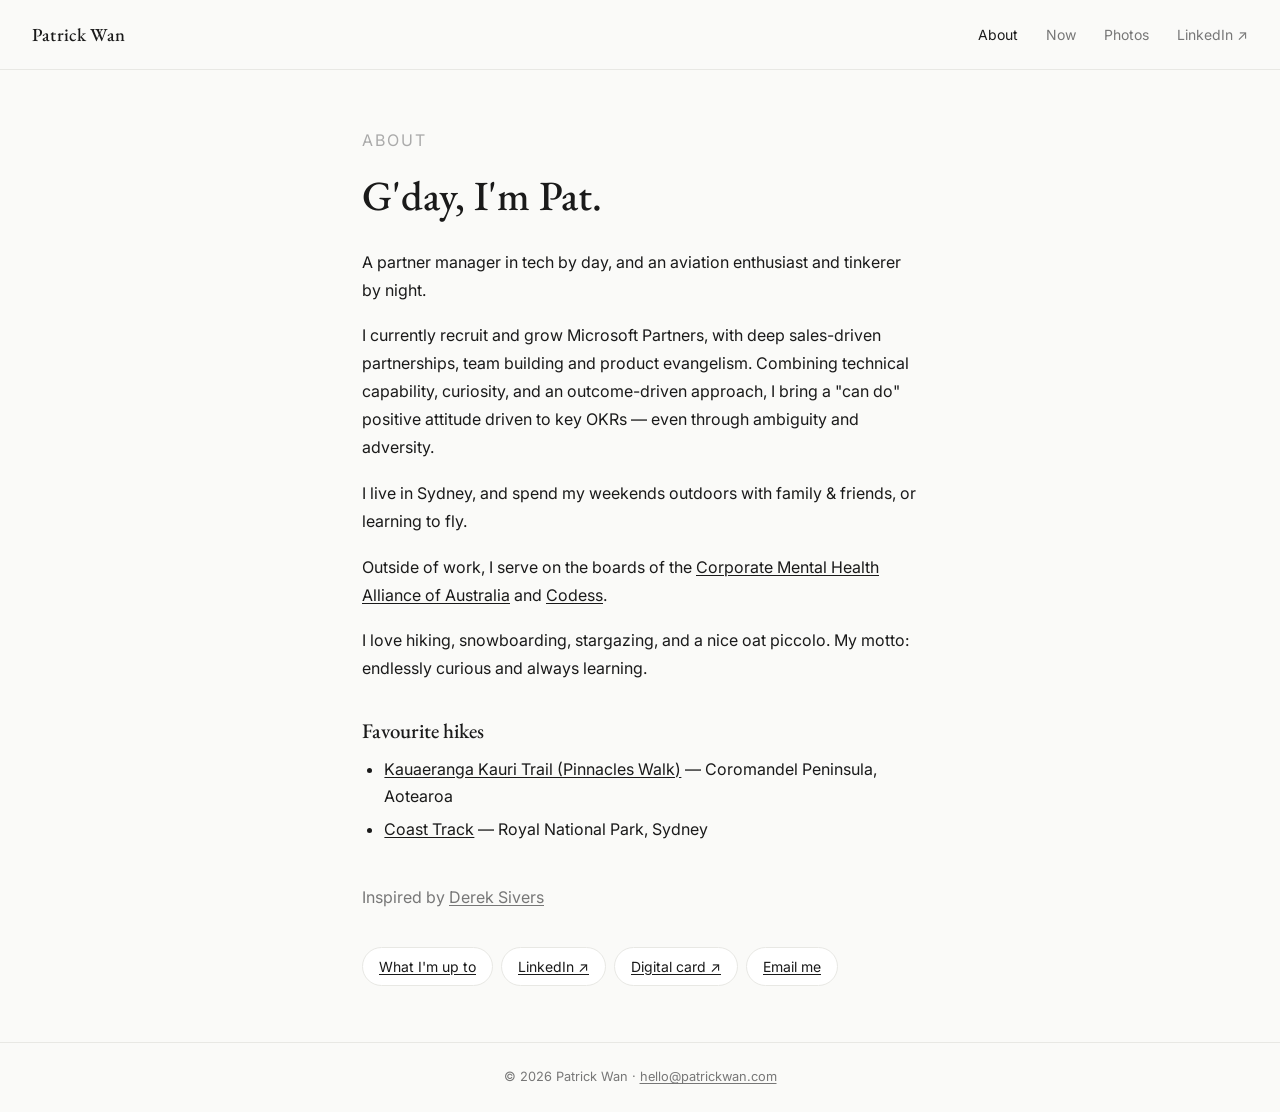
==== intro/index.html @ a7b64e49 "Test rebuild" ====
<!DOCTYPE html>
<html lang="en">
<head>
  <meta charset="UTF-8">
  <meta name="viewport" content="width=device-width, initial-scale=1.0">
  <title>About — Patrick Wan</title>

  <!-- SEO / OG -->
  <meta name="description" content="Technologist and av-geek. Hiker. Aussie.">
  <meta property="og:title" content="Patrick Wan">
  <meta property="og:description" content="Technologist and av-geek. Hiker. Aussie.">
  <meta property="og:url" content="https://patwan112.github.io/">
  <meta property="og:type" content="website">

  <!-- Favicons -->
  <link rel="icon" href="/files/favicon-animated-png.png" type="image/png">
  <link rel="apple-touch-icon" sizes="180x180" href="/files/apple-touch-icon.png">
  <link rel="icon" type="image/png" sizes="32x32" href="/files/favicon-32x32.png">
  <link rel="icon" type="image/png" sizes="16x16" href="/files/favicon-16x16.png">
  <link rel="manifest" href="/files/site.webmanifest">
  <link rel="mask-icon" href="/files/safari-pinned-tab.svg" color="#5bbad5">
  <link rel="shortcut icon" href="/files/favicon.ico">
  <meta name="msapplication-TileColor" content="#da532c">
  <meta name="msapplication-config" content="/files/browserconfig.xml">
  <meta name="theme-color" content="#ffffff">

  <!-- Shared stylesheet -->
  <link rel="stylesheet" href="/css/style.css">
</head>
<body>

  <nav>
    <a class="nav-name" href="/">Patrick Wan</a>
    <ul class="nav-links">
      <li><a href="/intro">About</a></li>
      <li><a href="/now">Now</a></li>
      <li><a href="/photos">Photos</a></li>
      <li><a href="https://linkedin.com/in/patrick-wan/" target="_blank" rel="noopener">LinkedIn ↗</a></li>
    </ul>
  </nav>

  <main class="page-wrap">

    <p class="eyebrow">About</p>
    <h1>G'day, I'm Pat.</h1>

    <p>A partner manager in tech by day, and an aviation enthusiast and tinkerer by night.</p>

    <p>I currently recruit and grow Microsoft Partners, with deep sales-driven partnerships, team building and product evangelism. Combining technical capability, curiosity, and an outcome-driven approach, I bring a "can do" positive attitude driven to key OKRs — even through ambiguity and adversity.</p>

    <p>I live in Sydney, and spend my weekends outdoors with family &amp; friends, or learning to fly.</p>

    <p>Outside of work, I serve on the boards of the <a href="https://cmhaa.org.au/early-in-career/committee/">Corporate Mental Health Alliance of Australia</a> and <a href="https://careers.microsoft.com/v2/global/en/codess.html">Codess</a>.</p>

    <p>I love hiking, snowboarding, stargazing, and a nice oat piccolo. My motto: endlessly curious and always learning.</p>

    <h3>Favourite hikes</h3>
    <ul>
      <li><a href="https://www.alltrails.com/trail/new-zealand/waikato/the-pinnacles-track">Kauaeranga Kauri Trail (Pinnacles Walk)</a> — Coromandel Peninsula, Aotearoa</li>
      <li><a href="https://www.alltrails.com/trail/australia/new-south-wales/royal-national-park-coast-track-south-to-north">Coast Track</a> — Royal National Park, Sydney</li>
    </ul>

    <p class="page-note">Inspired by <a href="https://sivers.org/nowff">Derek Sivers</a></p>

    <div class="pill-row">
      <a class="pill" href="/now">What I'm up to</a>
      <a class="pill" href="https://www.linkedin.com/in/patrick-wan/" target="_blank" rel="noopener">LinkedIn ↗</a>
      <a class="pill" href="https://patrickwan.com/" target="_blank" rel="noopener">Digital card ↗</a>
      <a class="pill" href="mailto:hello@patrickwan.com">Email me</a>
    </div>

  </main>

  <footer>
    &copy; <span id="yr"></span> Patrick Wan ·
    <a href="mailto:hello@patrickwan.com">hello@patrickwan.com</a>
    <script>document.getElementById('yr').textContent = new Date().getFullYear();</script>
  </footer>

  <script src="/js/nav.js"></script>
</body>
</html>
---- css/style.css ----
/* ============================================================
   patwan112.github.io – shared stylesheet
   Fonts: EB Garamond (headings / logotype) · Inter (body)
   ============================================================ */

@import url('https://fonts.googleapis.com/css2?family=EB+Garamond:ital,wght@0,400;0,500;0,600;1,400;1,500&family=Inter:wght@400;500&display=swap');

/* ---- design tokens ---- */
:root {
  --bg:     #fafaf8;
  --fg:     #1a1a1a;
  --muted:  #777;
  --soft:   #aaa;
  --border: #e8e8e4;
  --white:  #fff;
}

/* ---- reset / base ---- */
*, *::before, *::after {
  box-sizing: border-box;
  margin: 0;
  padding: 0;
}

html { font-size: 16px; }

body {
  background: var(--bg);
  color: var(--fg);
  font-family: 'Inter', sans-serif;
  line-height: 1.6;
  -webkit-font-smoothing: antialiased;
}

a { color: inherit; }
a:hover { text-decoration: underline; }
img { display: block; max-width: 100%; }

/* ============================================================
   NAV
   ============================================================ */
nav {
  display: flex;
  align-items: center;
  justify-content: space-between;
  padding: 1.25rem 2rem;
  border-bottom: 1px solid var(--border);
  position: sticky;
  top: 0;
  background: var(--bg);
  z-index: 100;
}

.nav-name {
  font-family: 'EB Garamond', serif;
  font-size: 1.15rem;
  font-weight: 500;
  text-decoration: none;
  color: var(--fg);
  letter-spacing: 0.01em;
  flex-shrink: 0;
}
.nav-name:hover {
  text-decoration: none;
  opacity: 0.7;
}

.nav-links {
  list-style: none;
  display: flex;
  gap: 1.75rem;
  align-items: center;
  flex-wrap: wrap;
}
.nav-links a {
  font-family: 'Inter', sans-serif;
  font-size: 0.875rem;
  color: var(--muted);
  text-decoration: none;
  transition: color 0.15s;
}
.nav-links a:hover,
.nav-links a.active {
  color: var(--fg);
  text-decoration: none;
}

@media (max-width: 600px) {
  nav { padding: 1rem 1.25rem; }
  .nav-links { gap: 0.9rem; }
  .nav-links a { font-size: 0.8rem; }
}

/* ============================================================
   HOME — CARD
   ============================================================ */
.home-wrap {
  min-height: calc(100vh - 62px);
  display: flex;
  align-items: center;
  justify-content: center;
  padding: 3rem 1.25rem;
}

.card {
  background: var(--white);
  border: 1px solid var(--border);
  border-radius: 16px;
  padding: 2.5rem 2rem 2.25rem;
  width: 100%;
  max-width: 380px;
  text-align: center;
  box-shadow: 0 2px 24px rgba(0, 0, 0, 0.06);
}

.card-photo {
  width: 84px;
  height: 84px;
  border-radius: 50%;
  object-fit: cover;
  margin: 0 auto 1.25rem;
  box-shadow: 0 0 0 3px var(--white), 0 0 0 4px var(--border);
}

.card-name {
  font-family: 'EB Garamond', serif;
  font-size: 2.2rem;
  font-weight: 500;
  line-height: 1.2;
  margin-bottom: 0.35rem;
  color: var(--fg);
}

.card-role {
  font-family: 'EB Garamond', serif;
  font-style: italic;
  font-size: 1.05rem;
  color: var(--muted);
  margin-bottom: 0.3rem;
}

.card-loc {
  font-family: 'Inter', sans-serif;
  font-size: 0.8rem;
  color: var(--soft);
  margin-bottom: 1.5rem;
}

/* social icon row */
.card-icons {
  display: flex;
  justify-content: center;
  gap: 0.55rem;
  flex-wrap: wrap;
  margin-bottom: 1.5rem;
}

.icon-btn {
  width: 34px;
  height: 34px;
  border-radius: 50%;
  border: 1.5px solid var(--border);
  background: var(--white);
  display: inline-flex;
  align-items: center;
  justify-content: center;
  color: var(--fg);
  text-decoration: none;
  transition: background 0.15s, color 0.15s, border-color 0.15s;
  flex-shrink: 0;
}
.icon-btn svg {
  width: 15px;
  height: 15px;
  fill: currentColor;
  flex-shrink: 0;
}
.icon-btn:hover {
  background: var(--fg);
  border-color: var(--fg);
  color: var(--white);
  text-decoration: none;
}

/* nav buttons */
.card-nav {
  display: flex;
  flex-direction: column;
  align-items: center;
  gap: 0.65rem;
}

.card-nav-btn {
  font-family: 'EB Garamond', serif;
  font-size: 1.05rem;
  font-weight: 500;
  display: inline-block;
  width: 100%;
  max-width: 220px;
  padding: 0.55rem 1rem;
  border-radius: 100px;
  border: 1.5px solid var(--border);
  background: var(--white);
  color: var(--fg);
  text-decoration: none;
  text-align: center;
  transition: background 0.15s, color 0.15s, border-color 0.15s;
}
.card-nav-btn:hover {
  background: var(--fg);
  border-color: var(--fg);
  color: var(--white);
  text-decoration: none;
}

@media (max-width: 480px) {
  .card { padding: 2rem 1.5rem 1.75rem; }
}

/* ============================================================
   PROSE PAGES  (about, now)
   ============================================================ */
.page-wrap {
  max-width: 620px;
  margin: 0 auto;
  padding: 3.5rem 2rem;
}
@media (max-width: 600px) {
  .page-wrap { padding: 2rem 1.25rem; }
}

.eyebrow {
  font-family: 'Inter', sans-serif;
  font-size: 0.75rem;
  text-transform: uppercase;
  letter-spacing: 0.12em;
  color: var(--soft);
  margin-bottom: 0.5rem;
}

.page-wrap h1 {
  font-family: 'EB Garamond', serif;
  font-size: 2.6rem;
  font-weight: 500;
  line-height: 1.15;
  margin-bottom: 1.75rem;
  color: var(--fg);
}

.page-wrap p {
  margin-bottom: 1.1rem;
  font-size: 1rem;
  line-height: 1.75;
}

.page-wrap a {
  color: var(--fg);
  text-decoration: underline;
  text-underline-offset: 2px;
}

.page-wrap ul {
  margin: 0.5rem 0 1.1rem 1.4rem;
}
.page-wrap li {
  margin-bottom: 0.4rem;
  font-size: 1rem;
  line-height: 1.7;
}

.page-wrap h3 {
  font-family: 'EB Garamond', serif;
  font-size: 1.3rem;
  font-weight: 500;
  margin: 2rem 0 0.5rem;
  color: var(--fg);
}

/* pill link row */
.pill-row {
  display: flex;
  flex-wrap: wrap;
  gap: 0.5rem;
  margin-top: 2.25rem;
}

.pill {
  font-family: 'Inter', sans-serif;
  font-size: 0.875rem;
  padding: 0.45rem 1rem;
  border-radius: 100px;
  border: 1.5px solid var(--border);
  background: var(--white);
  color: var(--fg);
  text-decoration: none;
  transition: background 0.15s, color 0.15s, border-color 0.15s;
  display: inline-block;
}
.pill:hover {
  background: var(--fg);
  border-color: var(--fg);
  color: var(--white);
  text-decoration: none;
}

/* small muted footer note */
.page-note {
  font-size: 0.8rem;
  color: var(--muted);
  margin-top: 2.5rem;
  line-height: 1.6;
}
.page-note a {
  color: var(--muted);
  text-underline-offset: 2px;
}

/* ============================================================
   NOW PAGE — month blocks
   ============================================================ */
.now-block {
  margin-bottom: 2.5rem;
}

.now-month {
  font-family: 'Inter', sans-serif;
  font-size: 0.72rem;
  font-weight: 500;
  text-transform: uppercase;
  letter-spacing: 0.12em;
  color: var(--soft);
  padding-bottom: 0.5rem;
  border-bottom: 1px solid var(--border);
  margin-bottom: 0.75rem;
}

.now-block ul {
  list-style: none;
  margin: 0;
  padding: 0;
}
.now-block li {
  padding: 0.2rem 0;
  font-size: 0.975rem;
  line-height: 1.7;
}
.now-block a {
  color: var(--fg);
  text-decoration: underline;
  text-underline-offset: 2px;
}

/* ============================================================
   PHOTOS PAGE
   ============================================================ */
.photos-wrap {
  max-width: 960px;
  margin: 0 auto;
  padding: 3.5rem 2rem;
}
@media (max-width: 600px) {
  .photos-wrap { padding: 2rem 1.25rem; }
}

.photos-wrap h1 {
  font-family: 'EB Garamond', serif;
  font-size: 2.6rem;
  font-weight: 500;
  line-height: 1.15;
  margin-bottom: 0.5rem;
  color: var(--fg);
}

.photos-subtitle {
  font-size: 1rem;
  color: var(--muted);
  margin-bottom: 2.75rem;
  line-height: 1.6;
}

.photo-grid {
  display: grid;
  grid-template-columns: 1fr 1fr;
  gap: 3.5rem 2.5rem;
}
@media (max-width: 600px) {
  .photo-grid { grid-template-columns: 1fr; gap: 2.5rem; }
}

.photo-img-wrap {
  overflow: hidden;
  border-radius: 4px;
  margin-bottom: 0.65rem;
}
.photo-img-wrap img {
  width: 100%;
  aspect-ratio: 3 / 2;
  object-fit: cover;
  transition: transform 0.4s ease;
  display: block;
}
.photo-img-wrap:hover img {
  transform: scale(1.03);
}

.photo-meta-row {
  display: flex;
  justify-content: space-between;
  align-items: center;
  margin-bottom: 0.3rem;
}
.photo-tag {
  font-size: 0.7rem;
  text-transform: uppercase;
  letter-spacing: 0.1em;
  color: var(--muted);
}
.photo-loc {
  font-size: 0.75rem;
  color: var(--soft);
}
.photo-title {
  font-family: 'Inter', sans-serif;
  font-weight: 500;
  font-size: 0.95rem;
  margin-bottom: 0.3rem;
  color: var(--fg);
}
.photo-story {
  font-size: 0.875rem;
  color: #555;
  line-height: 1.65;
}

/* ============================================================
   FOOTER
   ============================================================ */
footer {
  border-top: 1px solid var(--border);
  padding: 1.5rem 2rem;
  font-size: 0.8rem;
  color: var(--muted);
  text-align: center;
  line-height: 1.6;
}
footer a {
  color: var(--muted);
  text-decoration: underline;
  text-underline-offset: 2px;
}
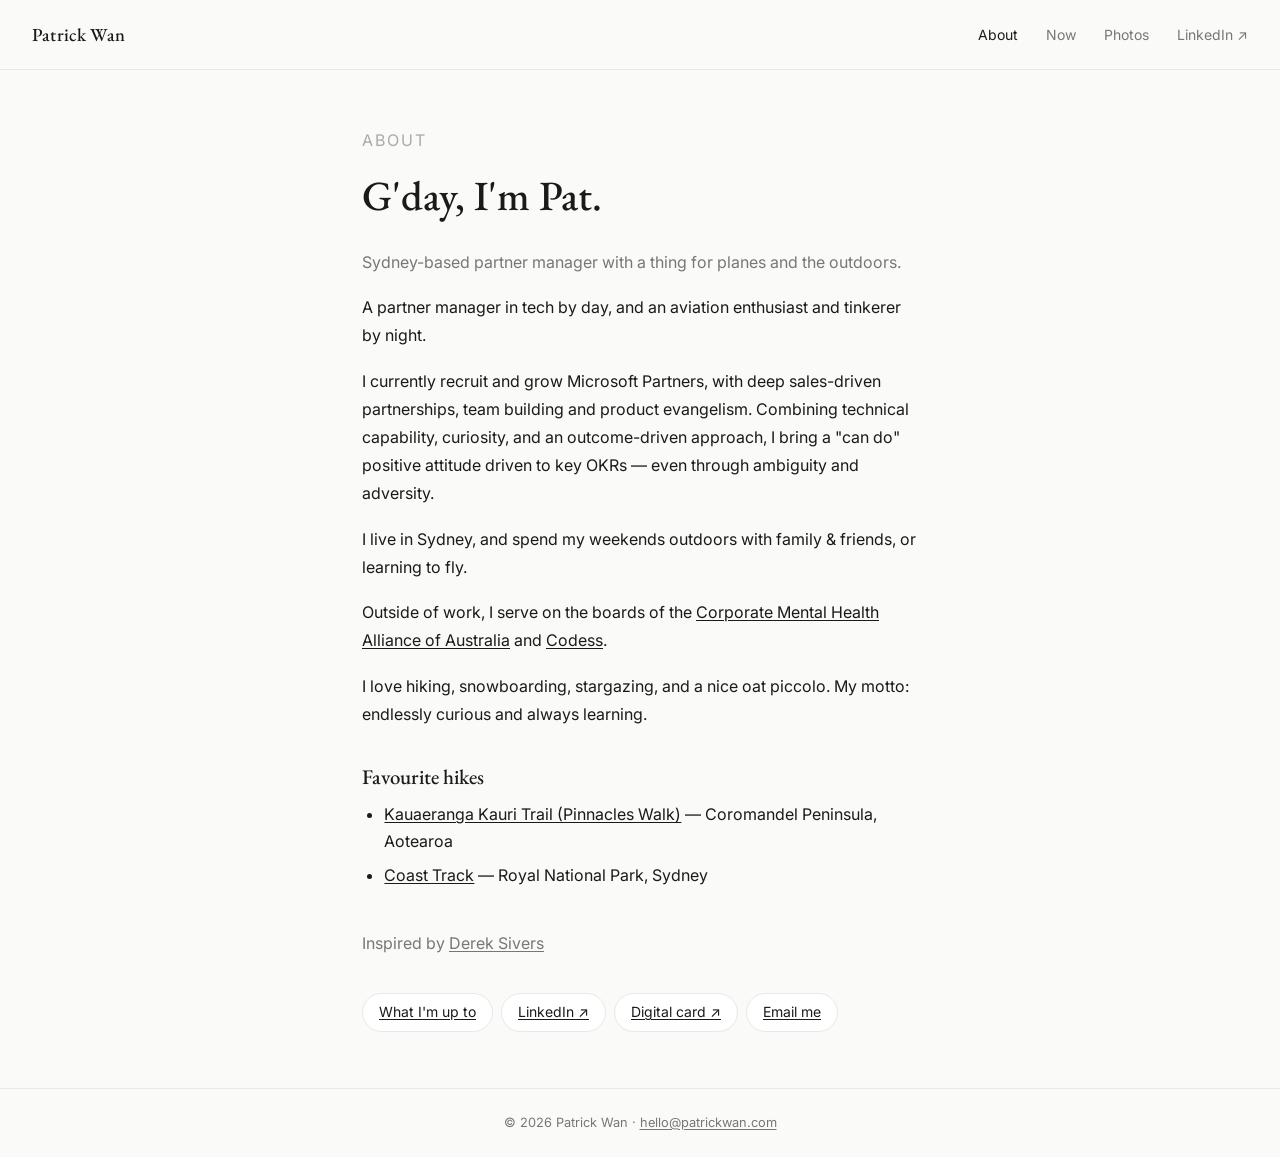
==== commit 5b57f2b6: "Updated Now style" ====
--- a/intro/index.html
+++ b/intro/index.html
@@ -43,6 +43,7 @@
 
     <p class="eyebrow">About</p>
     <h1>G'day, I'm Pat.</h1>
+    <p class="photos-subtitle">Sydney-based partner manager with a thing for planes and the outdoors.</p>
 
     <p>A partner manager in tech by day, and an aviation enthusiast and tinkerer by night.</p>
 
--- a/css/style.css
+++ b/css/style.css
@@ -100,6 +100,26 @@
   align-items: center;
   justify-content: center;
   padding: 3rem 1.25rem;
+  position: relative; /* required for the optional background overlay */
+  background-size: cover;
+  background-position: center;
+  background-repeat: no-repeat;
+}
+
+/* semi-transparent overlay — only visible when a bg image is active */
+.home-wrap::before {
+  content: '';
+  position: absolute;
+  inset: 0;
+  background: transparent;   /* set to e.g. rgba(0,0,0,0.35) once you add a bg image */
+  pointer-events: none;
+  z-index: 0;
+}
+
+/* keep card above the overlay */
+.home-wrap .card {
+  position: relative;
+  z-index: 1;
 }
 
 .card {
@@ -168,6 +188,7 @@
   text-decoration: none;
   transition: background 0.15s, color 0.15s, border-color 0.15s;
   flex-shrink: 0;
+  position: relative;
 }
 .icon-btn svg {
   width: 15px;
@@ -180,6 +201,47 @@
   border-color: var(--fg);
   color: var(--white);
   text-decoration: none;
+}
+
+/* CSS tooltip — triggered by data-label attribute */
+.icon-btn::after {
+  content: attr(data-label);
+  position: absolute;
+  bottom: calc(100% + 7px);
+  left: 50%;
+  transform: translateX(-50%) translateY(3px);
+  background: var(--fg);
+  color: var(--white);
+  font-family: 'Inter', sans-serif;
+  font-size: 11px;
+  font-weight: 500;
+  white-space: nowrap;
+  padding: 4px 8px;
+  border-radius: 5px;
+  pointer-events: none;
+  opacity: 0;
+  transition: opacity 0.15s, transform 0.15s;
+  z-index: 20;
+}
+.icon-btn::before {
+  content: '';
+  position: absolute;
+  bottom: calc(100% + 2px);
+  left: 50%;
+  transform: translateX(-50%);
+  border: 4px solid transparent;
+  border-top-color: var(--fg);
+  pointer-events: none;
+  opacity: 0;
+  transition: opacity 0.15s;
+  z-index: 20;
+}
+.icon-btn:hover::after {
+  opacity: 1;
+  transform: translateX(-50%) translateY(0);
+}
+.icon-btn:hover::before {
+  opacity: 1;
 }
 
 /* nav buttons */
@@ -391,16 +453,117 @@
   overflow: hidden;
   border-radius: 4px;
   margin-bottom: 0.65rem;
-}
+  cursor: pointer;
+}
+/* Natural proportions — no forced crop. Portrait shots stay tall,
+   landscape shots stay wide. overflow:hidden clips the scale hover. */
 .photo-img-wrap img {
   width: 100%;
-  aspect-ratio: 3 / 2;
-  object-fit: cover;
+  height: auto;
+  display: block;
   transition: transform 0.4s ease;
-  display: block;
 }
 .photo-img-wrap:hover img {
   transform: scale(1.03);
+}
+
+/* ============================================================
+   PHOTOS — lightbox
+   ============================================================ */
+.lightbox {
+  display: none;
+  position: fixed;
+  inset: 0;
+  background: rgba(10, 10, 10, 0.94);
+  z-index: 1000;
+  align-items: center;
+  justify-content: center;
+  flex-direction: column;
+  padding: 1rem;
+}
+.lightbox.open { display: flex; }
+
+.lightbox-img {
+  max-width: calc(100vw - 6rem);
+  max-height: calc(100vh - 7rem);
+  object-fit: contain;
+  display: block;
+  border-radius: 2px;
+  user-select: none;
+  -webkit-user-drag: none;
+}
+
+.lightbox-caption {
+  margin-top: 0.9rem;
+  text-align: center;
+}
+.lightbox-caption-title {
+  font-family: 'Inter', sans-serif;
+  font-size: 0.875rem;
+  font-weight: 500;
+  color: rgba(255, 255, 255, 0.88);
+}
+.lightbox-caption-meta {
+  font-family: 'Inter', sans-serif;
+  font-size: 0.75rem;
+  color: rgba(255, 255, 255, 0.45);
+  margin-top: 0.2rem;
+}
+
+/* close / prev / next */
+.lightbox-close,
+.lightbox-prev,
+.lightbox-next {
+  position: fixed;
+  background: none;
+  border: none;
+  color: rgba(255, 255, 255, 0.6);
+  cursor: pointer;
+  line-height: 1;
+  padding: 0.75rem;
+  transition: color 0.15s;
+  user-select: none;
+  z-index: 1001;
+  font-family: 'Inter', sans-serif;
+}
+.lightbox-close:hover,
+.lightbox-prev:hover,
+.lightbox-next:hover { color: #fff; }
+
+.lightbox-close {
+  top: 1rem;
+  right: 1.25rem;
+  font-size: 1.75rem;
+}
+.lightbox-prev,
+.lightbox-next {
+  top: 50%;
+  transform: translateY(-50%);
+  font-size: 1.75rem;
+}
+.lightbox-prev { left: 0.75rem; }
+.lightbox-next { right: 0.75rem; }
+
+/* counter */
+.lightbox-counter {
+  position: fixed;
+  top: 1.25rem;
+  left: 50%;
+  transform: translateX(-50%);
+  font-family: 'Inter', sans-serif;
+  font-size: 0.75rem;
+  color: rgba(255, 255, 255, 0.4);
+  user-select: none;
+  z-index: 1001;
+}
+
+@media (max-width: 600px) {
+  .lightbox-img {
+    max-width: calc(100vw - 2rem);
+    max-height: calc(100vh - 8rem);
+  }
+  .lightbox-prev { left: 0.25rem; }
+  .lightbox-next { right: 0.25rem; }
 }
 
 .photo-meta-row {
@@ -448,3 +611,96 @@
   text-decoration: underline;
   text-underline-offset: 2px;
 }
+
+/* ============================================================
+   NOW PAGE — history / collapsible year sections
+   ============================================================ */
+.now-history-heading {
+  font-family: 'Inter', sans-serif;
+  font-size: 0.75rem;
+  font-weight: 500;
+  text-transform: uppercase;
+  letter-spacing: 0.12em;
+  color: var(--soft);
+  margin: 3rem 0 1.1rem;
+  padding-bottom: 0.5rem;
+  border-bottom: 1px solid var(--border);
+}
+
+/* each year = a <details> element */
+.now-year {
+  border: 1px solid var(--border);
+  border-radius: 8px;
+  margin-bottom: 0.65rem;
+  overflow: hidden;
+}
+
+.now-year > summary {
+  list-style: none;
+  -webkit-appearance: none;
+  cursor: pointer;
+  display: flex;
+  align-items: center;
+  justify-content: space-between;
+  padding: 0.85rem 1.25rem;
+  font-family: 'EB Garamond', serif;
+  font-size: 1.4rem;
+  font-weight: 500;
+  color: var(--fg);
+  user-select: none;
+  transition: background 0.15s;
+  gap: 0.5rem;
+}
+.now-year > summary::-webkit-details-marker { display: none; }
+.now-year > summary::marker { display: none; }
+.now-year > summary:hover { background: rgba(0, 0, 0, 0.025); }
+
+.now-year-chevron {
+  font-size: 0.7rem;
+  color: var(--soft);
+  font-family: 'Inter', sans-serif;
+  transition: transform 0.2s ease;
+  flex-shrink: 0;
+}
+details[open] .now-year-chevron {
+  transform: rotate(180deg);
+}
+
+.now-year-body {
+  padding: 1.1rem 1.25rem 0.75rem;
+  border-top: 1px solid var(--border);
+}
+
+/* highlight block inside each year */
+.now-highlight {
+  background: #f4f4f1;
+  border-radius: 6px;
+  padding: 0.85rem 1rem;
+  margin-bottom: 1.75rem;
+}
+.now-highlight-label {
+  font-family: 'Inter', sans-serif;
+  font-size: 0.68rem;
+  font-weight: 500;
+  text-transform: uppercase;
+  letter-spacing: 0.11em;
+  color: var(--muted);
+  margin-bottom: 0.45rem;
+}
+.now-highlight ul {
+  list-style: none;
+  margin: 0;
+  padding: 0;
+}
+.now-highlight li {
+  font-size: 0.9rem;
+  color: var(--fg);
+  line-height: 1.7;
+  padding: 0.1rem 0;
+}
+
+/* skeleton / unfilled month */
+.now-placeholder {
+  color: var(--soft) !important;
+  font-style: italic;
+}
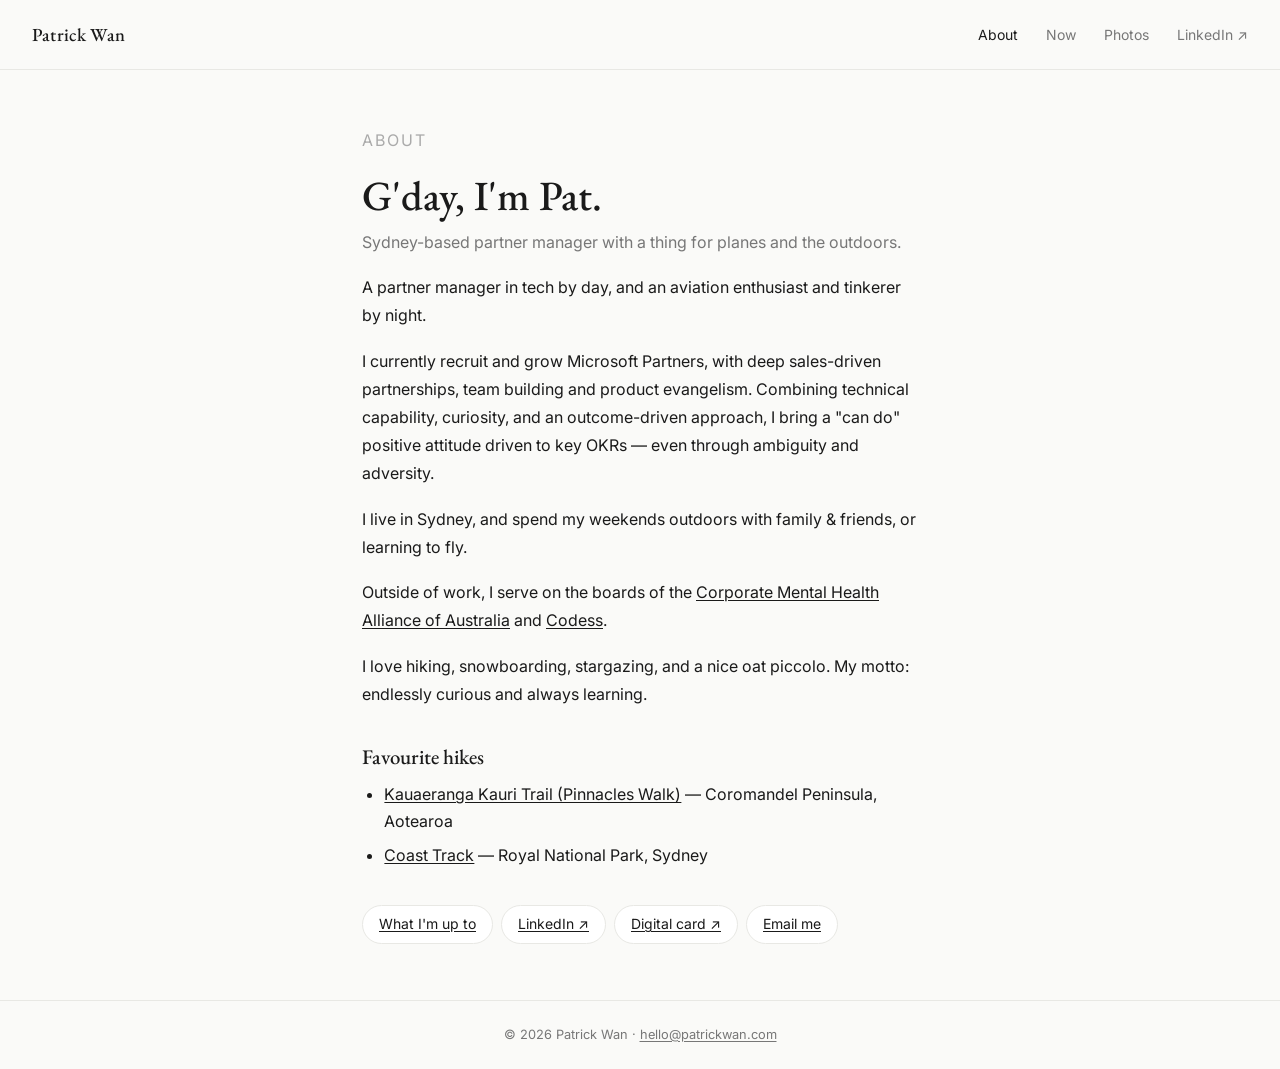
==== commit 5096ea69: "Fixed intro and photo ratios" ====
--- a/intro/index.html
+++ b/intro/index.html
@@ -61,8 +61,6 @@
       <li><a href="https://www.alltrails.com/trail/australia/new-south-wales/royal-national-park-coast-track-south-to-north">Coast Track</a> — Royal National Park, Sydney</li>
     </ul>
 
-    <p class="page-note">Inspired by <a href="https://sivers.org/nowff">Derek Sivers</a></p>
-
     <div class="pill-row">
       <a class="pill" href="/now">What I'm up to</a>
       <a class="pill" href="https://www.linkedin.com/in/patrick-wan/" target="_blank" rel="noopener">LinkedIn ↗</a>
--- a/css/style.css
+++ b/css/style.css
@@ -305,8 +305,13 @@
   font-size: 2.6rem;
   font-weight: 500;
   line-height: 1.15;
+  margin-bottom: 0.5rem;
+  color: var(--fg);
+}
+
+/* when there's no subtitle, restore breathing room before body copy */
+.page-wrap h1:not(:has(+ .photos-subtitle)) {
   margin-bottom: 1.75rem;
-  color: var(--fg);
 }
 
 .page-wrap p {
@@ -441,12 +446,16 @@
 }
 
 .photo-grid {
-  display: grid;
-  grid-template-columns: 1fr 1fr;
-  gap: 3.5rem 2.5rem;
+  columns: 2;
+  column-gap: 2.5rem;
+}
+.photo-card {
+  break-inside: avoid;
+  margin-bottom: 3.5rem;
 }
 @media (max-width: 600px) {
-  .photo-grid { grid-template-columns: 1fr; gap: 2.5rem; }
+  .photo-grid { columns: 1; column-gap: 0; }
+  .photo-card { margin-bottom: 2.5rem; }
 }
 
 .photo-img-wrap {
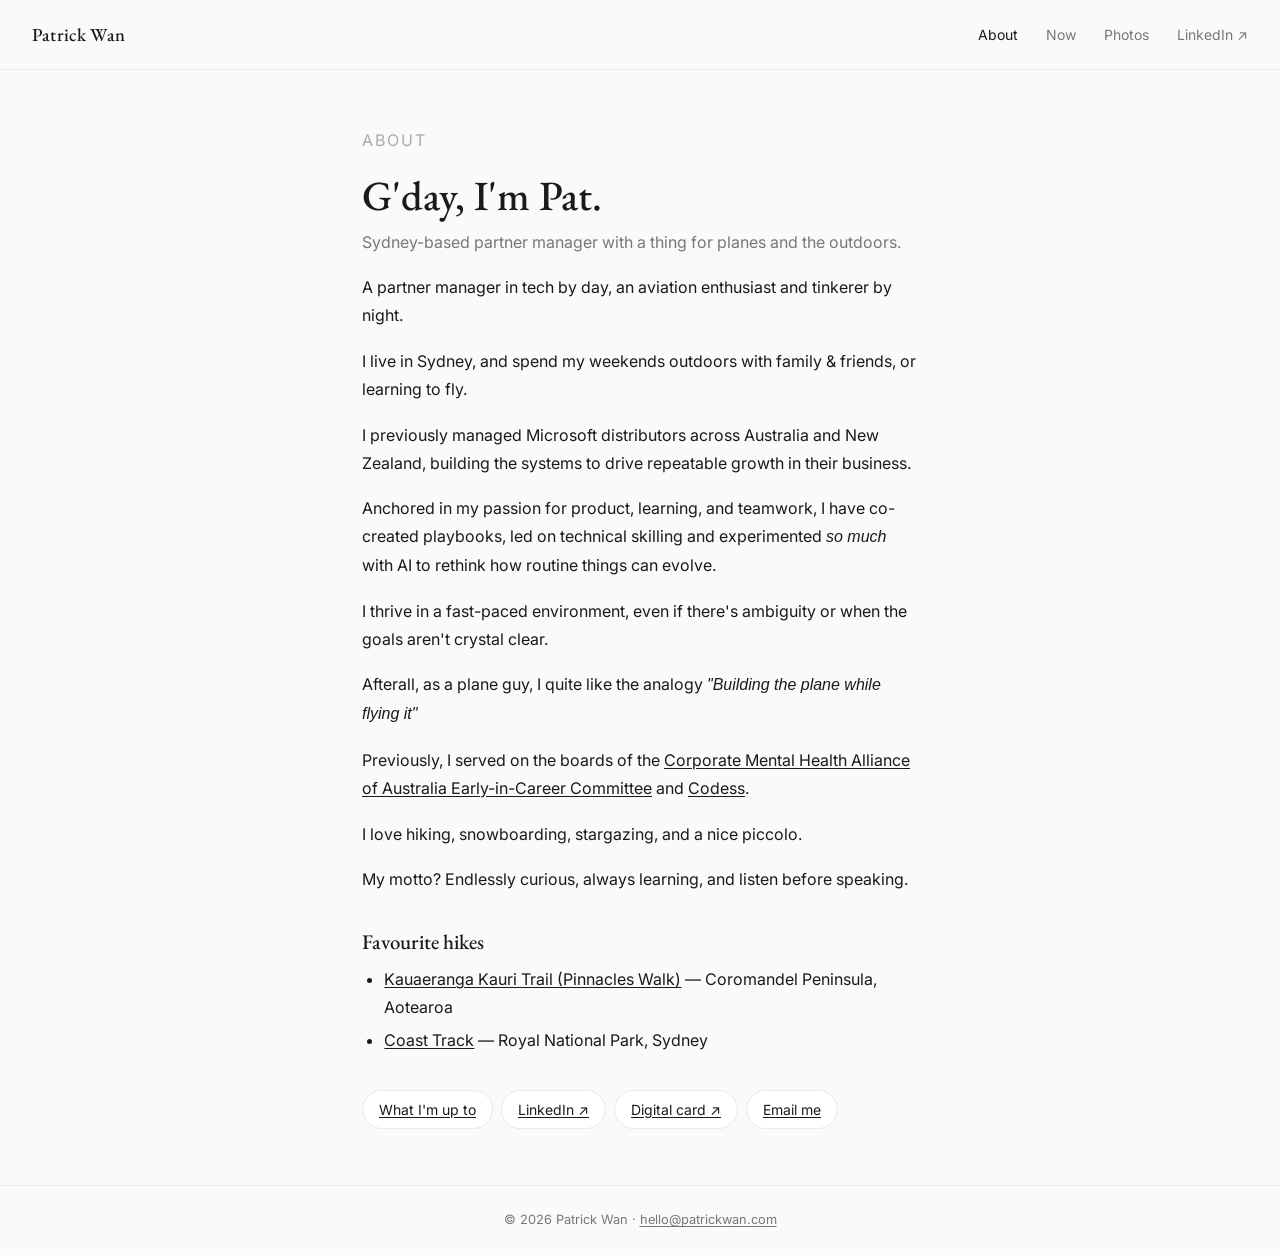
==== commit 4a81f724: "Update index.html" ====
--- a/intro/index.html
+++ b/intro/index.html
@@ -1,16 +1,32 @@
 <!DOCTYPE html>
-<html lang="en">
+<html lang="en-AU">
 <head>
   <meta charset="UTF-8">
   <meta name="viewport" content="width=device-width, initial-scale=1.0">
   <title>About — Patrick Wan</title>
 
-  <!-- SEO / OG -->
-  <meta name="description" content="Technologist and av-geek. Hiker. Aussie.">
-  <meta property="og:title" content="Patrick Wan">
-  <meta property="og:description" content="Technologist and av-geek. Hiker. Aussie.">
-  <meta property="og:url" content="https://patwan112.github.io/">
+  <!-- SEO -->
+  <meta name="description" content="About Patrick Wan — Sydney-based partner manager. Hiker, aviation enthusiast, oat-piccolo person. Currently with Microsoft.">
+  <meta name="author" content="Patrick Wan">
+  <link rel="canonical" href="https://patrickwan.com/intro/">
+
+  <!-- Open Graph -->
+  <meta property="og:title" content="About — Patrick Wan">
+  <meta property="og:description" content="About Patrick Wan — Sydney-based partner manager. Hiker, aviation enthusiast, oat-piccolo person. Currently with Microsoft.">
+  <meta property="og:url" content="https://patrickwan.com/intro/">
   <meta property="og:type" content="website">
+  <meta property="og:site_name" content="Patrick Wan">
+  <meta property="og:locale" content="en_AU">
+  <meta property="og:image" content="https://patrickwan.com/files/og-image.jpg">
+  <meta property="og:image:width" content="1200">
+  <meta property="og:image:height" content="630">
+  <meta property="og:image:alt" content="Patrick Wan — personal site">
+
+  <!-- Twitter -->
+  <meta name="twitter:card" content="summary_large_image">
+  <meta name="twitter:title" content="About — Patrick Wan">
+  <meta name="twitter:description" content="About Patrick Wan — Sydney-based partner manager. Hiker, aviation enthusiast, oat-piccolo person. Currently with Microsoft.">
+  <meta name="twitter:image" content="https://patrickwan.com/files/og-image.jpg">
 
   <!-- Favicons -->
   <link rel="icon" href="/files/favicon-animated-png.png" type="image/png">
@@ -35,7 +51,7 @@
       <li><a href="/intro">About</a></li>
       <li><a href="/now">Now</a></li>
       <li><a href="/photos">Photos</a></li>
-      <li><a href="https://linkedin.com/in/patrick-wan/" target="_blank" rel="noopener">LinkedIn ↗</a></li>
+      <li><a href="https://www.linkedin.com/in/patrick-wan/" target="_blank" rel="noopener">LinkedIn ↗</a></li>
     </ul>
   </nav>
 
@@ -45,15 +61,19 @@
     <h1>G'day, I'm Pat.</h1>
     <p class="photos-subtitle">Sydney-based partner manager with a thing for planes and the outdoors.</p>
 
-    <p>A partner manager in tech by day, and an aviation enthusiast and tinkerer by night.</p>
-
-    <p>I currently recruit and grow Microsoft Partners, with deep sales-driven partnerships, team building and product evangelism. Combining technical capability, curiosity, and an outcome-driven approach, I bring a "can do" positive attitude driven to key OKRs — even through ambiguity and adversity.</p>
+    <p>A partner manager in tech by day, an aviation enthusiast and tinkerer by night.</p>
 
     <p>I live in Sydney, and spend my weekends outdoors with family &amp; friends, or learning to fly.</p>
 
-    <p>Outside of work, I serve on the boards of the <a href="https://cmhaa.org.au/early-in-career/committee/">Corporate Mental Health Alliance of Australia</a> and <a href="https://careers.microsoft.com/v2/global/en/codess.html">Codess</a>.</p>
+    <p>I previously managed Microsoft distributors across Australia and New Zealand, building the systems to drive repeatable growth in their business. </p>
+    <p>Anchored in my passion for product, learning, and teamwork, I have co-created playbooks, led on technical skilling and experimented <i>so much</i> with AI to rethink how routine things can evolve.</p>
+    <p>I thrive in a fast-paced environment, even if there's ambiguity or when the goals aren't crystal clear.</p>
+    <p>Afterall, as a plane guy, I quite like the analogy <i>"Building the plane while flying it"</i></p>  
 
-    <p>I love hiking, snowboarding, stargazing, and a nice oat piccolo. My motto: endlessly curious and always learning.</p>
+    <p>Previously, I served on the boards of the <a href="https://cmhaa.org.au/early-in-career/committee/">Corporate Mental Health Alliance of Australia Early-in-Career Committee</a> and <a href="https://careers.microsoft.com/v2/global/en/codess.html">Codess</a>.</p>
+
+    <p>I love hiking, snowboarding, stargazing, and a nice piccolo.</p>
+    <p>My motto? Endlessly curious, always learning, and listen before speaking.</p>
 
     <h3>Favourite hikes</h3>
     <ul>
--- a/css/style.css
+++ b/css/style.css
@@ -1,715 +1,918 @@
-/* ============================================================
-   patwan112.github.io – shared stylesheet
-   Fonts: EB Garamond (headings / logotype) · Inter (body)
-   ============================================================ */
-
-@import url('https://fonts.googleapis.com/css2?family=EB+Garamond:ital,wght@0,400;0,500;0,600;1,400;1,500&family=Inter:wght@400;500&display=swap');
-
-/* ---- design tokens ---- */
-:root {
-  --bg:     #fafaf8;
-  --fg:     #1a1a1a;
-  --muted:  #777;
-  --soft:   #aaa;
-  --border: #e8e8e4;
-  --white:  #fff;
-}
-
-/* ---- reset / base ---- */
-*, *::before, *::after {
-  box-sizing: border-box;
-  margin: 0;
-  padding: 0;
-}
-
-html { font-size: 16px; }
-
-body {
-  background: var(--bg);
-  color: var(--fg);
-  font-family: 'Inter', sans-serif;
-  line-height: 1.6;
-  -webkit-font-smoothing: antialiased;
-}
-
-a { color: inherit; }
-a:hover { text-decoration: underline; }
-img { display: block; max-width: 100%; }
-
-/* ============================================================
-   NAV
-   ============================================================ */
-nav {
-  display: flex;
-  align-items: center;
-  justify-content: space-between;
-  padding: 1.25rem 2rem;
-  border-bottom: 1px solid var(--border);
-  position: sticky;
-  top: 0;
-  background: var(--bg);
-  z-index: 100;
-}
-
-.nav-name {
-  font-family: 'EB Garamond', serif;
-  font-size: 1.15rem;
-  font-weight: 500;
-  text-decoration: none;
-  color: var(--fg);
-  letter-spacing: 0.01em;
-  flex-shrink: 0;
-}
-.nav-name:hover {
-  text-decoration: none;
-  opacity: 0.7;
-}
-
-.nav-links {
-  list-style: none;
-  display: flex;
-  gap: 1.75rem;
-  align-items: center;
-  flex-wrap: wrap;
-}
-.nav-links a {
-  font-family: 'Inter', sans-serif;
-  font-size: 0.875rem;
-  color: var(--muted);
-  text-decoration: none;
-  transition: color 0.15s;
-}
-.nav-links a:hover,
-.nav-links a.active {
-  color: var(--fg);
-  text-decoration: none;
-}
-
-@media (max-width: 600px) {
-  nav { padding: 1rem 1.25rem; }
-  .nav-links { gap: 0.9rem; }
-  .nav-links a { font-size: 0.8rem; }
-}
-
-/* ============================================================
-   HOME — CARD
-   ============================================================ */
-.home-wrap {
-  min-height: calc(100vh - 62px);
-  display: flex;
-  align-items: center;
-  justify-content: center;
-  padding: 3rem 1.25rem;
-  position: relative; /* required for the optional background overlay */
-  background-size: cover;
-  background-position: center;
-  background-repeat: no-repeat;
-}
-
-/* semi-transparent overlay — only visible when a bg image is active */
-.home-wrap::before {
-  content: '';
-  position: absolute;
-  inset: 0;
-  background: transparent;   /* set to e.g. rgba(0,0,0,0.35) once you add a bg image */
-  pointer-events: none;
-  z-index: 0;
-}
-
-/* keep card above the overlay */
-.home-wrap .card {
-  position: relative;
-  z-index: 1;
-}
-
-.card {
-  background: var(--white);
-  border: 1px solid var(--border);
-  border-radius: 16px;
-  padding: 2.5rem 2rem 2.25rem;
-  width: 100%;
-  max-width: 380px;
-  text-align: center;
-  box-shadow: 0 2px 24px rgba(0, 0, 0, 0.06);
-}
-
-.card-photo {
-  width: 84px;
-  height: 84px;
-  border-radius: 50%;
-  object-fit: cover;
-  margin: 0 auto 1.25rem;
-  box-shadow: 0 0 0 3px var(--white), 0 0 0 4px var(--border);
-}
-
-.card-name {
-  font-family: 'EB Garamond', serif;
-  font-size: 2.2rem;
-  font-weight: 500;
-  line-height: 1.2;
-  margin-bottom: 0.35rem;
-  color: var(--fg);
-}
-
-.card-role {
-  font-family: 'EB Garamond', serif;
-  font-style: italic;
-  font-size: 1.05rem;
-  color: var(--muted);
-  margin-bottom: 0.3rem;
-}
-
-.card-loc {
-  font-family: 'Inter', sans-serif;
-  font-size: 0.8rem;
-  color: var(--soft);
-  margin-bottom: 1.5rem;
-}
-
-/* social icon row */
-.card-icons {
-  display: flex;
-  justify-content: center;
-  gap: 0.55rem;
-  flex-wrap: wrap;
-  margin-bottom: 1.5rem;
-}
-
-.icon-btn {
-  width: 34px;
-  height: 34px;
-  border-radius: 50%;
-  border: 1.5px solid var(--border);
-  background: var(--white);
-  display: inline-flex;
-  align-items: center;
-  justify-content: center;
-  color: var(--fg);
-  text-decoration: none;
-  transition: background 0.15s, color 0.15s, border-color 0.15s;
-  flex-shrink: 0;
-  position: relative;
-}
-.icon-btn svg {
-  width: 15px;
-  height: 15px;
-  fill: currentColor;
-  flex-shrink: 0;
-}
-.icon-btn:hover {
-  background: var(--fg);
-  border-color: var(--fg);
-  color: var(--white);
-  text-decoration: none;
-}
-
-/* CSS tooltip — triggered by data-label attribute */
-.icon-btn::after {
-  content: attr(data-label);
-  position: absolute;
-  bottom: calc(100% + 7px);
-  left: 50%;
-  transform: translateX(-50%) translateY(3px);
-  background: var(--fg);
-  color: var(--white);
-  font-family: 'Inter', sans-serif;
-  font-size: 11px;
-  font-weight: 500;
-  white-space: nowrap;
-  padding: 4px 8px;
-  border-radius: 5px;
-  pointer-events: none;
-  opacity: 0;
-  transition: opacity 0.15s, transform 0.15s;
-  z-index: 20;
-}
-.icon-btn::before {
-  content: '';
-  position: absolute;
-  bottom: calc(100% + 2px);
-  left: 50%;
-  transform: translateX(-50%);
-  border: 4px solid transparent;
-  border-top-color: var(--fg);
-  pointer-events: none;
-  opacity: 0;
-  transition: opacity 0.15s;
-  z-index: 20;
-}
-.icon-btn:hover::after {
-  opacity: 1;
-  transform: translateX(-50%) translateY(0);
-}
-.icon-btn:hover::before {
-  opacity: 1;
-}
-
-/* nav buttons */
-.card-nav {
-  display: flex;
-  flex-direction: column;
-  align-items: center;
-  gap: 0.65rem;
-}
-
-.card-nav-btn {
-  font-family: 'EB Garamond', serif;
-  font-size: 1.05rem;
-  font-weight: 500;
-  display: inline-block;
-  width: 100%;
-  max-width: 220px;
-  padding: 0.55rem 1rem;
-  border-radius: 100px;
-  border: 1.5px solid var(--border);
-  background: var(--white);
-  color: var(--fg);
-  text-decoration: none;
-  text-align: center;
-  transition: background 0.15s, color 0.15s, border-color 0.15s;
-}
-.card-nav-btn:hover {
-  background: var(--fg);
-  border-color: var(--fg);
-  color: var(--white);
-  text-decoration: none;
-}
-
-@media (max-width: 480px) {
-  .card { padding: 2rem 1.5rem 1.75rem; }
-}
-
-/* ============================================================
-   PROSE PAGES  (about, now)
-   ============================================================ */
-.page-wrap {
-  max-width: 620px;
-  margin: 0 auto;
-  padding: 3.5rem 2rem;
-}
-@media (max-width: 600px) {
-  .page-wrap { padding: 2rem 1.25rem; }
-}
-
-.eyebrow {
-  font-family: 'Inter', sans-serif;
-  font-size: 0.75rem;
-  text-transform: uppercase;
-  letter-spacing: 0.12em;
-  color: var(--soft);
-  margin-bottom: 0.5rem;
-}
-
-.page-wrap h1 {
-  font-family: 'EB Garamond', serif;
-  font-size: 2.6rem;
-  font-weight: 500;
-  line-height: 1.15;
-  margin-bottom: 0.5rem;
-  color: var(--fg);
-}
-
-/* when there's no subtitle, restore breathing room before body copy */
-.page-wrap h1:not(:has(+ .photos-subtitle)) {
-  margin-bottom: 1.75rem;
-}
-
-.page-wrap p {
-  margin-bottom: 1.1rem;
-  font-size: 1rem;
-  line-height: 1.75;
-}
-
-.page-wrap a {
-  color: var(--fg);
-  text-decoration: underline;
-  text-underline-offset: 2px;
-}
-
-.page-wrap ul {
-  margin: 0.5rem 0 1.1rem 1.4rem;
-}
-.page-wrap li {
-  margin-bottom: 0.4rem;
-  font-size: 1rem;
-  line-height: 1.7;
-}
-
-.page-wrap h3 {
-  font-family: 'EB Garamond', serif;
-  font-size: 1.3rem;
-  font-weight: 500;
-  margin: 2rem 0 0.5rem;
-  color: var(--fg);
-}
-
-/* pill link row */
-.pill-row {
-  display: flex;
-  flex-wrap: wrap;
-  gap: 0.5rem;
-  margin-top: 2.25rem;
-}
-
-.pill {
-  font-family: 'Inter', sans-serif;
-  font-size: 0.875rem;
-  padding: 0.45rem 1rem;
-  border-radius: 100px;
-  border: 1.5px solid var(--border);
-  background: var(--white);
-  color: var(--fg);
-  text-decoration: none;
-  transition: background 0.15s, color 0.15s, border-color 0.15s;
-  display: inline-block;
-}
-.pill:hover {
-  background: var(--fg);
-  border-color: var(--fg);
-  color: var(--white);
-  text-decoration: none;
-}
-
-/* small muted footer note */
-.page-note {
-  font-size: 0.8rem;
-  color: var(--muted);
-  margin-top: 2.5rem;
-  line-height: 1.6;
-}
-.page-note a {
-  color: var(--muted);
-  text-underline-offset: 2px;
-}
-
-/* ============================================================
-   NOW PAGE — month blocks
-   ============================================================ */
-.now-block {
-  margin-bottom: 2.5rem;
-}
-
-.now-month {
-  font-family: 'Inter', sans-serif;
-  font-size: 0.72rem;
-  font-weight: 500;
-  text-transform: uppercase;
-  letter-spacing: 0.12em;
-  color: var(--soft);
-  padding-bottom: 0.5rem;
-  border-bottom: 1px solid var(--border);
-  margin-bottom: 0.75rem;
-}
-
-.now-block ul {
-  list-style: none;
-  margin: 0;
-  padding: 0;
-}
-.now-block li {
-  padding: 0.2rem 0;
-  font-size: 0.975rem;
-  line-height: 1.7;
-}
-.now-block a {
-  color: var(--fg);
-  text-decoration: underline;
-  text-underline-offset: 2px;
-}
-
-/* ============================================================
-   PHOTOS PAGE
-   ============================================================ */
-.photos-wrap {
-  max-width: 960px;
-  margin: 0 auto;
-  padding: 3.5rem 2rem;
-}
-@media (max-width: 600px) {
-  .photos-wrap { padding: 2rem 1.25rem; }
-}
-
-.photos-wrap h1 {
-  font-family: 'EB Garamond', serif;
-  font-size: 2.6rem;
-  font-weight: 500;
-  line-height: 1.15;
-  margin-bottom: 0.5rem;
-  color: var(--fg);
-}
-
-.photos-subtitle {
-  font-size: 1rem;
-  color: var(--muted);
-  margin-bottom: 2.75rem;
-  line-height: 1.6;
-}
-
-.photo-grid {
-  columns: 2;
-  column-gap: 2.5rem;
-}
-.photo-card {
-  break-inside: avoid;
-  margin-bottom: 3.5rem;
-}
-@media (max-width: 600px) {
-  .photo-grid { columns: 1; column-gap: 0; }
-  .photo-card { margin-bottom: 2.5rem; }
-}
-
-.photo-img-wrap {
-  overflow: hidden;
-  border-radius: 4px;
-  margin-bottom: 0.65rem;
-  cursor: pointer;
-}
-/* Natural proportions — no forced crop. Portrait shots stay tall,
-   landscape shots stay wide. overflow:hidden clips the scale hover. */
-.photo-img-wrap img {
-  width: 100%;
-  height: auto;
-  display: block;
-  transition: transform 0.4s ease;
-}
-.photo-img-wrap:hover img {
-  transform: scale(1.03);
-}
-
-/* ============================================================
-   PHOTOS — lightbox
-   ============================================================ */
-.lightbox {
-  display: none;
-  position: fixed;
-  inset: 0;
-  background: rgba(10, 10, 10, 0.94);
-  z-index: 1000;
-  align-items: center;
-  justify-content: center;
-  flex-direction: column;
-  padding: 1rem;
-}
-.lightbox.open { display: flex; }
-
-.lightbox-img {
-  max-width: calc(100vw - 6rem);
-  max-height: calc(100vh - 7rem);
-  object-fit: contain;
-  display: block;
-  border-radius: 2px;
-  user-select: none;
-  -webkit-user-drag: none;
-}
-
-.lightbox-caption {
-  margin-top: 0.9rem;
-  text-align: center;
-}
-.lightbox-caption-title {
-  font-family: 'Inter', sans-serif;
-  font-size: 0.875rem;
-  font-weight: 500;
-  color: rgba(255, 255, 255, 0.88);
-}
-.lightbox-caption-meta {
-  font-family: 'Inter', sans-serif;
-  font-size: 0.75rem;
-  color: rgba(255, 255, 255, 0.45);
-  margin-top: 0.2rem;
-}
-
-/* close / prev / next */
-.lightbox-close,
-.lightbox-prev,
-.lightbox-next {
-  position: fixed;
-  background: none;
-  border: none;
-  color: rgba(255, 255, 255, 0.6);
-  cursor: pointer;
-  line-height: 1;
-  padding: 0.75rem;
-  transition: color 0.15s;
-  user-select: none;
-  z-index: 1001;
-  font-family: 'Inter', sans-serif;
-}
-.lightbox-close:hover,
-.lightbox-prev:hover,
-.lightbox-next:hover { color: #fff; }
-
-.lightbox-close {
-  top: 1rem;
-  right: 1.25rem;
-  font-size: 1.75rem;
-}
-.lightbox-prev,
-.lightbox-next {
-  top: 50%;
-  transform: translateY(-50%);
-  font-size: 1.75rem;
-}
-.lightbox-prev { left: 0.75rem; }
-.lightbox-next { right: 0.75rem; }
-
-/* counter */
-.lightbox-counter {
-  position: fixed;
-  top: 1.25rem;
-  left: 50%;
-  transform: translateX(-50%);
-  font-family: 'Inter', sans-serif;
-  font-size: 0.75rem;
-  color: rgba(255, 255, 255, 0.4);
-  user-select: none;
-  z-index: 1001;
-}
-
-@media (max-width: 600px) {
-  .lightbox-img {
-    max-width: calc(100vw - 2rem);
-    max-height: calc(100vh - 8rem);
-  }
-  .lightbox-prev { left: 0.25rem; }
-  .lightbox-next { right: 0.25rem; }
-}
-
-.photo-meta-row {
-  display: flex;
-  justify-content: space-between;
-  align-items: center;
-  margin-bottom: 0.3rem;
-}
-.photo-tag {
-  font-size: 0.7rem;
-  text-transform: uppercase;
-  letter-spacing: 0.1em;
-  color: var(--muted);
-}
-.photo-loc {
-  font-size: 0.75rem;
-  color: var(--soft);
-}
-.photo-title {
-  font-family: 'Inter', sans-serif;
-  font-weight: 500;
-  font-size: 0.95rem;
-  margin-bottom: 0.3rem;
-  color: var(--fg);
-}
-.photo-story {
-  font-size: 0.875rem;
-  color: #555;
-  line-height: 1.65;
-}
-
-/* ============================================================
-   FOOTER
-   ============================================================ */
-footer {
-  border-top: 1px solid var(--border);
-  padding: 1.5rem 2rem;
-  font-size: 0.8rem;
-  color: var(--muted);
-  text-align: center;
-  line-height: 1.6;
-}
-footer a {
-  color: var(--muted);
-  text-decoration: underline;
-  text-underline-offset: 2px;
-}
-
-/* ============================================================
-   NOW PAGE — history / collapsible year sections
-   ============================================================ */
-.now-history-heading {
-  font-family: 'Inter', sans-serif;
-  font-size: 0.75rem;
-  font-weight: 500;
-  text-transform: uppercase;
-  letter-spacing: 0.12em;
-  color: var(--soft);
-  margin: 3rem 0 1.1rem;
-  padding-bottom: 0.5rem;
-  border-bottom: 1px solid var(--border);
-}
-
-/* each year = a <details> element */
-.now-year {
-  border: 1px solid var(--border);
-  border-radius: 8px;
-  margin-bottom: 0.65rem;
-  overflow: hidden;
-}
-
-.now-year > summary {
-  list-style: none;
-  -webkit-appearance: none;
-  cursor: pointer;
-  display: flex;
-  align-items: center;
-  justify-content: space-between;
-  padding: 0.85rem 1.25rem;
-  font-family: 'EB Garamond', serif;
-  font-size: 1.4rem;
-  font-weight: 500;
-  color: var(--fg);
-  user-select: none;
-  transition: background 0.15s;
-  gap: 0.5rem;
-}
-.now-year > summary::-webkit-details-marker { display: none; }
-.now-year > summary::marker { display: none; }
-.now-year > summary:hover { background: rgba(0, 0, 0, 0.025); }
-
-.now-year-chevron {
-  font-size: 0.7rem;
-  color: var(--soft);
-  font-family: 'Inter', sans-serif;
-  transition: transform 0.2s ease;
-  flex-shrink: 0;
-}
-details[open] .now-year-chevron {
-  transform: rotate(180deg);
-}
-
-.now-year-body {
-  padding: 1.1rem 1.25rem 0.75rem;
-  border-top: 1px solid var(--border);
-}
-
-/* highlight block inside each year */
-.now-highlight {
-  background: #f4f4f1;
-  border-radius: 6px;
-  padding: 0.85rem 1rem;
-  margin-bottom: 1.75rem;
-}
-.now-highlight-label {
-  font-family: 'Inter', sans-serif;
-  font-size: 0.68rem;
-  font-weight: 500;
-  text-transform: uppercase;
-  letter-spacing: 0.11em;
-  color: var(--muted);
-  margin-bottom: 0.45rem;
-}
-.now-highlight ul {
-  list-style: none;
-  margin: 0;
-  padding: 0;
-}
-.now-highlight li {
-  font-size: 0.9rem;
-  color: var(--fg);
-  line-height: 1.7;
-  padding: 0.1rem 0;
-}
-
-/* skeleton / unfilled month */
-.now-placeholder {
-  color: var(--soft) !important;
-  font-style: italic;
-}
+﻿/* ============================================================
+   patwan112.github.io ΓÇô shared stylesheet
+   Fonts: EB Garamond (headings / logotype) ┬╖ Inter (body)
+   ============================================================ */
+
+@import url('https://fonts.googleapis.com/css2?family=EB+Garamond:ital,wght@0,400;0,500;0,600;1,400;1,500&family=Inter:ital,wght@0,400;0,500;1,400;1,500&display=swap');
+
+/* ---- design tokens ---- */
+:root {
+  --bg:     #fafaf8;
+  --fg:     #1a1a1a;
+  --muted:  #777;
+  --soft:   #aaa;
+  --border: #e8e8e4;
+  --white:  #fff;
+  /* offset for anchor jumps so the sticky nav doesn't cover the target.
+     Overridden larger on mobile (where the nav stacks taller). */
+  --sticky-offset: 86px;
+}
+
+/* ---- reset / base ---- */
+*, *::before, *::after {
+  box-sizing: border-box;
+  margin: 0;
+  padding: 0;
+}
+
+html {
+  font-size: 16px;
+  scroll-behavior: smooth;
+  scroll-padding-top: var(--sticky-offset);
+}
+/* Respect users who prefer reduced motion — no smooth-scroll animation. */
+@media (prefers-reduced-motion: reduce) {
+  html { scroll-behavior: auto; }
+}
+
+body {
+  background: var(--bg);
+  color: var(--fg);
+  font-family: 'Inter', sans-serif;
+  line-height: 1.6;
+  -webkit-font-smoothing: antialiased;
+}
+
+a { color: inherit; }
+a:hover { text-decoration: underline; }
+img { display: block; max-width: 100%; }
+
+/* ============================================================
+   NAV
+   ============================================================ */
+nav {
+  display: flex;
+  align-items: center;
+  justify-content: space-between;
+  padding: 1.25rem 2rem;
+  border-bottom: 1px solid var(--border);
+  position: sticky;
+  top: 0;
+  background: var(--bg);
+  z-index: 100;
+}
+
+.nav-name {
+  font-family: 'EB Garamond', serif;
+  font-size: 1.15rem;
+  font-weight: 500;
+  text-decoration: none;
+  color: var(--fg);
+  letter-spacing: 0.01em;
+  flex-shrink: 0;
+}
+.nav-name:hover {
+  text-decoration: none;
+  opacity: 0.7;
+}
+
+.nav-links {
+  list-style: none;
+  display: flex;
+  gap: 1.75rem;
+  align-items: center;
+  flex-wrap: wrap;
+}
+.nav-links a {
+  font-family: 'Inter', sans-serif;
+  font-size: 0.875rem;
+  color: var(--muted);
+  text-decoration: none;
+  transition: color 0.15s;
+}
+.nav-links a:hover,
+.nav-links a.active {
+  color: var(--fg);
+  text-decoration: none;
+}
+
+@media (max-width: 600px) {
+  /* nav stacks taller when wrapped, so jump targets need more clearance */
+  :root { --sticky-offset: 112px; }
+  /* Stack + centre on narrow screens so the brand and links don't wrap into
+     a lopsided block. Works for the plain-text inner-page nav and the home
+     page's frosted pills alike (both inherit this shared layout). */
+  nav {
+    flex-direction: column;
+    justify-content: center;
+    gap: 0.7rem;
+    padding: 0.9rem 1.25rem;
+  }
+  .nav-links {
+    width: 100%;
+    justify-content: center;
+    gap: 0.5rem 0.85rem;
+  }
+  .nav-links a { font-size: 0.8rem; }
+}
+
+/* ============================================================
+   HOME ΓÇö CARD
+   ============================================================ */
+.home-wrap {
+  min-height: calc(100vh - 62px);
+  display: flex;
+  align-items: center;
+  justify-content: center;
+  padding: 3rem 1.25rem;
+  position: relative; /* required for the optional background overlay */
+  background-size: cover;
+  background-position: center;
+  background-repeat: no-repeat;
+}
+
+/* semi-transparent overlay ΓÇö only visible when a bg image is active */
+.home-wrap::before {
+  content: '';
+  position: absolute;
+  inset: 0;
+  background: transparent;   /* set to e.g. rgba(0,0,0,0.35) once you add a bg image */
+  pointer-events: none;
+  z-index: 0;
+}
+
+/* keep card above the overlay */
+.home-wrap .card {
+  position: relative;
+  z-index: 1;
+}
+
+.card {
+  background: var(--white);
+  border: 1px solid var(--border);
+  border-radius: 16px;
+  padding: 2.5rem 2rem 2.25rem;
+  width: 100%;
+  max-width: 380px;
+  text-align: center;
+  box-shadow: 0 2px 24px rgba(0, 0, 0, 0.06);
+}
+
+.card-photo {
+  width: 84px;
+  height: 84px;
+  border-radius: 50%;
+  object-fit: cover;
+  margin: 0 auto 1.25rem;
+  box-shadow: 0 0 0 3px var(--white), 0 0 0 4px var(--border);
+}
+
+.card-name {
+  font-family: 'EB Garamond', serif;
+  font-size: 2.2rem;
+  font-weight: 500;
+  line-height: 1.2;
+  margin-bottom: 0.35rem;
+  color: var(--fg);
+}
+
+.card-role {
+  font-family: 'EB Garamond', serif;
+  font-style: italic;
+  font-size: 1.05rem;
+  color: var(--muted);
+  margin-bottom: 0.3rem;
+}
+
+.card-loc {
+  font-family: 'Inter', sans-serif;
+  font-size: 0.8rem;
+  color: var(--soft);
+  margin-bottom: 1.5rem;
+}
+
+/* social icon row */
+.card-icons {
+  display: flex;
+  justify-content: center;
+  gap: 0.55rem;
+  flex-wrap: wrap;
+  margin-bottom: 1.5rem;
+}
+
+.icon-btn {
+  width: 34px;
+  height: 34px;
+  border-radius: 50%;
+  border: 1.5px solid var(--border);
+  background: var(--white);
+  display: inline-flex;
+  align-items: center;
+  justify-content: center;
+  color: var(--fg);
+  text-decoration: none;
+  transition: background 0.15s, color 0.15s, border-color 0.15s;
+  flex-shrink: 0;
+  position: relative;
+}
+.icon-btn svg {
+  width: 15px;
+  height: 15px;
+  fill: currentColor;
+  flex-shrink: 0;
+}
+.icon-btn:hover {
+  background: var(--fg);
+  border-color: var(--fg);
+  color: var(--white);
+  text-decoration: none;
+}
+
+/* CSS tooltip ΓÇö triggered by data-label attribute */
+.icon-btn::after {
+  content: attr(data-label);
+  position: absolute;
+  bottom: calc(100% + 7px);
+  left: 50%;
+  transform: translateX(-50%) translateY(3px);
+  background: var(--fg);
+  color: var(--white);
+  font-family: 'Inter', sans-serif;
+  font-size: 11px;
+  font-weight: 500;
+  white-space: nowrap;
+  padding: 4px 8px;
+  border-radius: 5px;
+  pointer-events: none;
+  opacity: 0;
+  transition: opacity 0.15s, transform 0.15s;
+  z-index: 20;
+}
+.icon-btn::before {
+  content: '';
+  position: absolute;
+  bottom: calc(100% + 2px);
+  left: 50%;
+  transform: translateX(-50%);
+  border: 4px solid transparent;
+  border-top-color: var(--fg);
+  pointer-events: none;
+  opacity: 0;
+  transition: opacity 0.15s;
+  z-index: 20;
+}
+.icon-btn:hover::after {
+  opacity: 1;
+  transform: translateX(-50%) translateY(0);
+}
+.icon-btn:hover::before {
+  opacity: 1;
+}
+
+/* nav buttons */
+.card-nav {
+  display: flex;
+  flex-direction: column;
+  align-items: center;
+  gap: 0.65rem;
+}
+
+.card-nav-btn {
+  font-family: 'EB Garamond', serif;
+  font-size: 1.05rem;
+  font-weight: 500;
+  display: inline-block;
+  width: 100%;
+  max-width: 220px;
+  padding: 0.55rem 1rem;
+  border-radius: 100px;
+  border: 1.5px solid var(--border);
+  background: var(--white);
+  color: var(--fg);
+  text-decoration: none;
+  text-align: center;
+  transition: background 0.15s, color 0.15s, border-color 0.15s;
+}
+.card-nav-btn:hover {
+  background: var(--fg);
+  border-color: var(--fg);
+  color: var(--white);
+  text-decoration: none;
+}
+
+@media (max-width: 480px) {
+  .card { padding: 2rem 1.5rem 1.75rem; }
+}
+
+/* ============================================================
+   PROSE PAGES  (about, now)
+   ============================================================ */
+.page-wrap {
+  max-width: 620px;
+  margin: 0 auto;
+  padding: 3.5rem 2rem;
+}
+@media (max-width: 600px) {
+  .page-wrap { padding: 2rem 1.25rem; }
+}
+
+.eyebrow {
+  font-family: 'Inter', sans-serif;
+  font-size: 0.75rem;
+  text-transform: uppercase;
+  letter-spacing: 0.12em;
+  color: var(--soft);
+  margin-bottom: 0.5rem;
+}
+
+.page-wrap h1 {
+  font-family: 'EB Garamond', serif;
+  font-size: 2.6rem;
+  font-weight: 500;
+  line-height: 1.15;
+  margin-bottom: 0.5rem;
+  color: var(--fg);
+}
+
+/* when there's no subtitle, restore breathing room before body copy */
+.page-wrap h1:not(:has(+ .photos-subtitle)) {
+  margin-bottom: 1.75rem;
+}
+
+.page-wrap p {
+  margin-bottom: 1.1rem;
+  font-size: 1rem;
+  line-height: 1.75;
+}
+
+.page-wrap a {
+  color: var(--fg);
+  text-decoration: underline;
+  text-underline-offset: 2px;
+}
+
+.page-wrap ul {
+  margin: 0.5rem 0 1.1rem 1.4rem;
+}
+.page-wrap li {
+  margin-bottom: 0.4rem;
+  font-size: 1rem;
+  line-height: 1.7;
+}
+
+.page-wrap h3 {
+  font-family: 'EB Garamond', serif;
+  font-size: 1.3rem;
+  font-weight: 500;
+  margin: 2rem 0 0.5rem;
+  color: var(--fg);
+}
+
+/* pill link row */
+.pill-row {
+  display: flex;
+  flex-wrap: wrap;
+  gap: 0.5rem;
+  margin-top: 2.25rem;
+}
+
+.pill {
+  font-family: 'Inter', sans-serif;
+  font-size: 0.875rem;
+  padding: 0.45rem 1rem;
+  border-radius: 100px;
+  border: 1.5px solid var(--border);
+  background: var(--white);
+  color: var(--fg);
+  text-decoration: none;
+  transition: background 0.15s, color 0.15s, border-color 0.15s;
+  display: inline-block;
+}
+.pill:hover {
+  background: var(--fg);
+  border-color: var(--fg);
+  color: var(--white);
+  text-decoration: none;
+}
+
+/* small muted footer note */
+.page-note {
+  font-size: 0.8rem;
+  color: var(--muted);
+  margin-top: 2.5rem;
+  line-height: 1.6;
+}
+.page-note a {
+  color: var(--muted);
+  text-underline-offset: 2px;
+}
+
+/* ============================================================
+   NOW PAGE ΓÇö month blocks
+   ============================================================ */
+.now-block {
+  margin-bottom: 2.5rem;
+}
+
+.now-month {
+  font-family: 'Inter', sans-serif;
+  font-size: 0.72rem;
+  font-weight: 500;
+  text-transform: uppercase;
+  letter-spacing: 0.12em;
+  color: var(--soft);
+  padding-bottom: 0.5rem;
+  border-bottom: 1px solid var(--border);
+  margin-bottom: 0.75rem;
+}
+
+.now-block ul {
+  list-style: none;
+  margin: 0;
+  padding: 0;
+}
+.now-block li {
+  padding: 0.2rem 0;
+  font-size: 0.975rem;
+  line-height: 1.7;
+}
+.now-block li em,
+.now-highlight li em {
+  font-style: italic;
+  font-size: inherit;
+}
+.now-block li sup,
+.now-highlight li sup {
+  font-size: 0.7em;
+  line-height: 0;
+  vertical-align: super;
+}
+.now-block li sub,
+.now-highlight li sub {
+  font-size: 0.7em;
+  line-height: 0;
+  vertical-align: sub;
+}
+.now-block li strong,
+.now-highlight li strong {
+  font-weight: 600;
+}
+.now-block a {
+  color: var(--fg);
+  text-decoration: underline;
+  text-underline-offset: 2px;
+}
+
+/* ============================================================
+   PHOTOS PAGE
+   ============================================================ */
+.photos-wrap {
+  max-width: 960px;
+  margin: 0 auto;
+  padding: 3.5rem 2rem;
+}
+@media (max-width: 600px) {
+  .photos-wrap { padding: 2rem 1.25rem; }
+}
+
+.photos-wrap h1 {
+  font-family: 'EB Garamond', serif;
+  font-size: 2.6rem;
+  font-weight: 500;
+  line-height: 1.15;
+  margin-bottom: 0.5rem;
+  color: var(--fg);
+}
+
+.photos-subtitle {
+  font-size: 1rem;
+  color: var(--muted);
+  margin-bottom: 2.75rem;
+  line-height: 1.6;
+}
+
+.photo-grid {
+  columns: 2;
+  column-gap: 2.5rem;
+}
+.photo-card {
+  break-inside: avoid;
+  margin-bottom: 3.5rem;
+}
+@media (max-width: 600px) {
+  .photo-grid { columns: 1; column-gap: 0; }
+  .photo-card { margin-bottom: 2.5rem; }
+}
+
+.photo-img-wrap {
+  overflow: hidden;
+  border-radius: 4px;
+  margin-bottom: 0.65rem;
+  cursor: pointer;
+}
+/* Natural proportions ΓÇö no forced crop. Portrait shots stay tall,
+   landscape shots stay wide. overflow:hidden clips the scale hover. */
+.photo-img-wrap img {
+  width: 100%;
+  height: auto;
+  display: block;
+  transition: transform 0.4s ease;
+}
+.photo-img-wrap:hover img {
+  transform: scale(1.03);
+}
+
+/* ============================================================
+   PHOTOS ΓÇö lightbox
+   ============================================================ */
+.lightbox {
+  display: none;
+  position: fixed;
+  inset: 0;
+  background: rgba(10, 10, 10, 0.94);
+  z-index: 1000;
+  align-items: center;
+  justify-content: center;
+  flex-direction: column;
+  padding: 1rem;
+}
+.lightbox.open { display: flex; }
+
+/* swipeable scroll-snap track — one slide per photo */
+.lightbox-track {
+  display: flex;
+  width: 100%;
+  height: 100%;
+  overflow-x: auto;
+  overflow-y: hidden;
+  scroll-snap-type: x mandatory;
+  overscroll-behavior: contain;  /* stop swipe triggering browser back/forward */
+  touch-action: pan-x;           /* horizontal pan only; don't scroll the page */
+  scrollbar-width: none;         /* Firefox */
+}
+.lightbox-track::-webkit-scrollbar { display: none; }  /* Chrome / Safari */
+
+.lightbox-slide {
+  flex: 0 0 100%;
+  width: 100%;
+  height: 100%;
+  scroll-snap-align: start;
+  scroll-snap-stop: always;      /* one image per swipe */
+  display: flex;
+  align-items: center;
+  justify-content: center;
+  padding: 1rem 1rem 5.5rem;      /* extra bottom room so the caption clears the image */
+}
+.lightbox-slide img {
+  max-width: calc(100vw - 6rem);
+  max-height: 100%;               /* fits the padded slide (bottom padding reserves caption space) */
+  object-fit: contain;
+  border-radius: 2px;
+  user-select: none;
+  -webkit-user-drag: none;
+}
+
+.lightbox-caption {
+  position: fixed;
+  bottom: 1rem;
+  left: 0;
+  right: 0;
+  padding: 0 3.5rem;       /* keep clear of the prev/next arrows */
+  text-align: center;
+  pointer-events: none;    /* never intercept swipes / taps */
+  z-index: 1001;
+}
+.lightbox-caption-title {
+  font-family: 'Inter', sans-serif;
+  font-size: 0.875rem;
+  font-weight: 500;
+  color: rgba(255, 255, 255, 0.88);
+}
+.lightbox-caption-meta {
+  font-family: 'Inter', sans-serif;
+  font-size: 0.75rem;
+  color: rgba(255, 255, 255, 0.45);
+  margin-top: 0.2rem;
+}
+
+/* close / prev / next */
+.lightbox-close,
+.lightbox-prev,
+.lightbox-next {
+  position: fixed;
+  background: none;
+  border: none;
+  color: rgba(255, 255, 255, 0.6);
+  cursor: pointer;
+  line-height: 1;
+  padding: 0.75rem;
+  transition: color 0.15s;
+  user-select: none;
+  z-index: 1001;
+  font-family: 'Inter', sans-serif;
+}
+.lightbox-close:hover,
+.lightbox-prev:hover,
+.lightbox-next:hover { color: #fff; }
+
+.lightbox-prev:disabled,
+.lightbox-next:disabled {
+  opacity: 0.25;
+  cursor: default;
+}
+
+.lightbox-close {
+  top: 1rem;
+  right: 1.25rem;
+  font-size: 1.75rem;
+}
+.lightbox-prev,
+.lightbox-next {
+  top: 50%;
+  transform: translateY(-50%);
+  font-size: 1.75rem;
+}
+.lightbox-prev { left: 0.75rem; }
+.lightbox-next { right: 0.75rem; }
+
+/* counter */
+.lightbox-counter {
+  position: fixed;
+  top: 1.25rem;
+  left: 50%;
+  transform: translateX(-50%);
+  font-family: 'Inter', sans-serif;
+  font-size: 0.75rem;
+  color: rgba(255, 255, 255, 0.4);
+  user-select: none;
+  z-index: 1001;
+}
+
+@media (max-width: 600px) {
+  .lightbox-slide { padding-bottom: 6rem; }   /* a touch more room for wrapped captions */
+  .lightbox-slide img {
+    max-width: calc(100vw - 2rem);
+  }
+  .lightbox-prev { left: 0.25rem; }
+  .lightbox-next { right: 0.25rem; }
+}
+
+.photo-meta-row {
+  display: flex;
+  justify-content: space-between;
+  align-items: center;
+  margin-bottom: 0.3rem;
+}
+.photo-tag {
+  font-size: 0.7rem;
+  text-transform: uppercase;
+  letter-spacing: 0.1em;
+  color: var(--muted);
+}
+.photo-loc {
+  font-size: 0.75rem;
+  color: var(--soft);
+}
+.photo-title {
+  font-family: 'Inter', sans-serif;
+  font-weight: 500;
+  font-size: 0.95rem;
+  margin-bottom: 0.3rem;
+  color: var(--fg);
+}
+.photo-story {
+  font-size: 0.875rem;
+  color: #555;
+  line-height: 1.65;
+}
+
+/* ============================================================
+   FOOTER
+   ============================================================ */
+footer {
+  border-top: 1px solid var(--border);
+  padding: 1.5rem 2rem;
+  font-size: 0.8rem;
+  color: var(--muted);
+  text-align: center;
+  line-height: 1.6;
+}
+footer a {
+  color: var(--muted);
+  text-decoration: underline;
+  text-underline-offset: 2px;
+}
+
+/* ============================================================
+   NOW PAGE ΓÇö history / collapsible year sections
+   ============================================================ */
+.now-history-heading {
+  font-family: 'Inter', sans-serif;
+  font-size: 0.75rem;
+  font-weight: 500;
+  text-transform: uppercase;
+  letter-spacing: 0.12em;
+  color: var(--soft);
+  margin: 3rem 0 1.1rem;
+  padding-bottom: 0.5rem;
+  border-bottom: 1px solid var(--border);
+}
+
+/* each year = a <details> element */
+.now-year {
+  border: 1px solid var(--border);
+  border-radius: 8px;
+  margin-bottom: 0.65rem;
+  overflow: hidden;
+}
+
+.now-year > summary {
+  list-style: none;
+  -webkit-appearance: none;
+  cursor: pointer;
+  display: flex;
+  align-items: center;
+  justify-content: space-between;
+  padding: 0.85rem 1.25rem;
+  font-family: 'EB Garamond', serif;
+  font-size: 1.4rem;
+  font-weight: 500;
+  color: var(--fg);
+  user-select: none;
+  transition: background 0.15s;
+  gap: 0.5rem;
+}
+.now-year > summary::-webkit-details-marker { display: none; }
+.now-year > summary::marker { display: none; }
+.now-year > summary:hover { background: rgba(0, 0, 0, 0.025); }
+
+.now-year-chevron {
+  font-size: 0.7rem;
+  color: var(--soft);
+  font-family: 'Inter', sans-serif;
+  transition: transform 0.2s ease;
+  flex-shrink: 0;
+}
+details[open] .now-year-chevron {
+  transform: rotate(180deg);
+}
+
+.now-year-body {
+  padding: 1.1rem 1.25rem 0.75rem;
+  border-top: 1px solid var(--border);
+}
+
+/* highlight block inside each year */
+.now-highlight {
+  background: #f4f4f1;
+  border-radius: 6px;
+  padding: 0.85rem 1rem;
+  margin-bottom: 1.75rem;
+}
+.now-highlight-label {
+  font-family: 'Inter', sans-serif;
+  font-size: 0.68rem;
+  font-weight: 500;
+  text-transform: uppercase;
+  letter-spacing: 0.11em;
+  color: var(--muted);
+  margin-bottom: 0.45rem;
+}
+.now-highlight ul {
+  list-style: none;
+  margin: 0;
+  padding: 0;
+}
+.now-highlight li {
+  font-size: 1.075rem;
+  color: var(--fg);
+  line-height: 1.7;
+  padding: 0.15rem 0;
+}
+
+/* skeleton / unfilled month */
+.now-placeholder {
+  color: var(--soft) !important;
+  font-style: italic;
+}
+
+/* Hide the top "Current Entry" scaffold while it only contains the
+   placeholder bullet. The block re-appears automatically the moment a
+   real <li> is added (or the placeholder class is removed). Scoped to
+   the top-level block so year-internal placeholders still render. */
+.page-wrap > .now-block:has(> ul > li.now-placeholder:only-child) {
+  display: none;
+}
+
+/* ============================================================
+   JOURNAL PAGE — quarterly notes & musings
+   ============================================================ */
+/* Horizontal, swipeable "table of contents" strip.
+   It's a <nav>, so first neutralise the global sticky nav styling. */
+.journal-toc {
+  display: block;
+  position: static;
+  padding: 0;
+  border: 0;
+  background: transparent;
+  z-index: auto;
+  margin: 0 0 2.25rem;
+}
+.journal-toc ul {
+  list-style: none;
+  display: flex;
+  gap: 0.5rem;
+  margin: 0;
+  /* right padding lets the last pill peek out past the fade as a scroll hint */
+  padding: 0 1.5rem 0.55rem 0;
+  overflow-x: auto;
+  overflow-y: hidden;
+  -webkit-overflow-scrolling: touch;
+  scrollbar-width: thin;
+  /* fade the right edge to signal there's more to scroll horizontally */
+  -webkit-mask-image: linear-gradient(to right, #000 calc(100% - 1.5rem), transparent 100%);
+          mask-image: linear-gradient(to right, #000 calc(100% - 1.5rem), transparent 100%);
+}
+.journal-toc li { margin: 0; }
+.journal-toc a {
+  flex: 0 0 auto;
+  white-space: nowrap;
+  font-family: 'Inter', sans-serif;
+  font-size: 0.8rem;
+  line-height: 1.4;
+  padding: 0.4rem 0.9rem;
+  border-radius: 100px;
+  border: 1.5px solid var(--border);
+  background: var(--white);
+  color: var(--fg);
+  text-decoration: none;
+  transition: background 0.15s, color 0.15s, border-color 0.15s;
+}
+.journal-toc a:focus-visible {
+  outline: 2px solid var(--fg);
+  outline-offset: 2px;
+}
+/* hover only on real pointer devices, so taps don't leave pills "stuck" */
+@media (hover: hover) {
+  .journal-toc a:hover {
+    background: var(--fg);
+    border-color: var(--fg);
+    color: var(--white);
+  }
+}
+
+/* Each quarter = an <article>; tabindex="-1" lets anchor clicks move keyboard
+   focus into the entry instead of snapping back to the top on next Tab. */
+.journal-entry {
+  margin-bottom: 2.75rem;
+  scroll-margin-top: var(--sticky-offset);
+}
+.journal-entry:focus { outline: none; }
+.journal-entry h2 {
+  font-family: 'EB Garamond', serif;
+  font-size: 1.65rem;
+  font-weight: 500;
+  line-height: 1.2;
+  color: var(--fg);
+  margin-bottom: 0.6rem;
+  padding-bottom: 0.4rem;
+  border-bottom: 1px solid var(--border);
+}
+.journal-entry > p {
+  margin-bottom: 0.9rem;
+  font-size: 1rem;
+  line-height: 1.75;
+}
+.journal-entry ul {
+  margin: 0.5rem 0 0 1.4rem;
+}
+.journal-entry li {
+  margin-bottom: 0.45rem;
+  font-size: 1rem;
+  line-height: 1.7;
+}
+@media (max-width: 600px) {
+  .journal-toc { margin-bottom: 1.75rem; }
+  .journal-entry h2 { font-size: 1.4rem; }
+  .journal-entry li { font-size: 0.95rem; line-height: 1.65; }
+}
+
+/* ============================================================
+   NOW PAGE — mobile readability (tighter boxes + smaller type)
+   Kept at the end of the file so it follows the desktop .now-*
+   rules and wins on source order at equal specificity.
+   ============================================================ */
+@media (max-width: 600px) {
+  .now-month { font-size: 0.68rem; }
+  .now-block { margin-bottom: 1.8rem; }
+  .now-block li { font-size: 0.9rem; line-height: 1.6; }
+
+  .now-year > summary { font-size: 1.15rem; padding: 0.8rem 0.95rem; }
+  .now-year-body { padding: 0.9rem 0.95rem 0.6rem; }
+
+  .now-highlight { padding: 0.7rem 0.85rem; margin-bottom: 1.4rem; }
+  .now-highlight-label { font-size: 0.64rem; }
+  .now-highlight li { font-size: 0.95rem; line-height: 1.6; }
+
+  .now-history-heading { margin: 2.25rem 0 0.9rem; }
+}
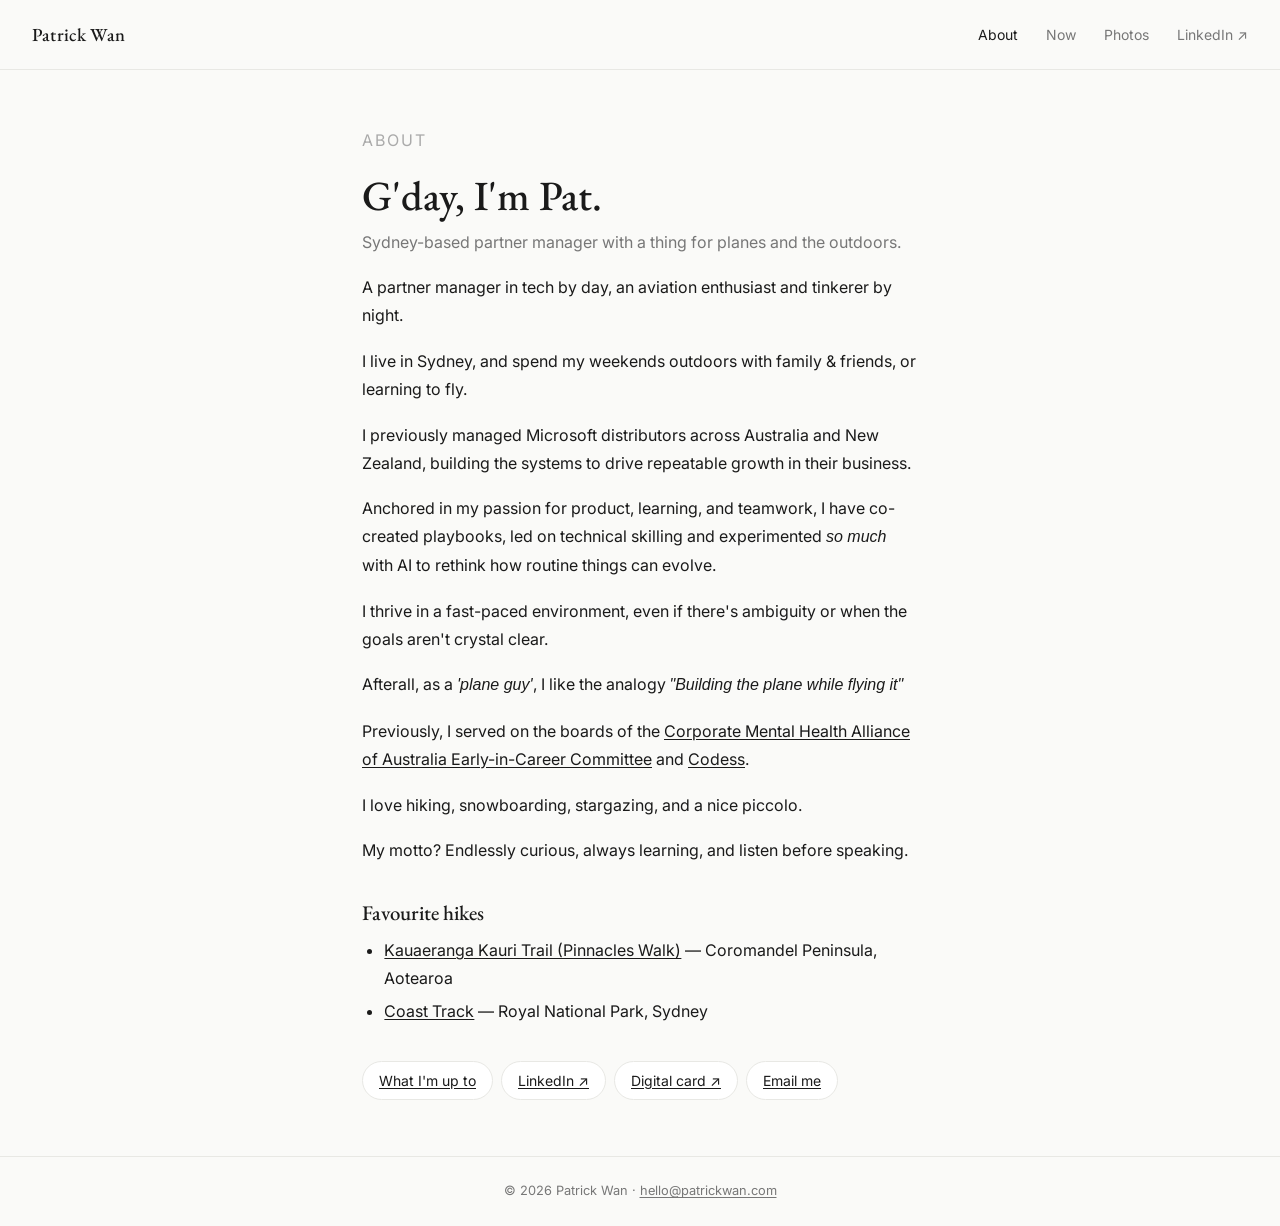
==== commit d471780d: "New intro/index.html New intro/index.html" ====
--- a/intro/index.html
+++ b/intro/index.html
@@ -68,7 +68,7 @@
     <p>I previously managed Microsoft distributors across Australia and New Zealand, building the systems to drive repeatable growth in their business. </p>
     <p>Anchored in my passion for product, learning, and teamwork, I have co-created playbooks, led on technical skilling and experimented <i>so much</i> with AI to rethink how routine things can evolve.</p>
     <p>I thrive in a fast-paced environment, even if there's ambiguity or when the goals aren't crystal clear.</p>
-    <p>Afterall, as a plane guy, I quite like the analogy <i>"Building the plane while flying it"</i></p>  
+    <p>Afterall, as a <i>'plane guy'</i>, I like the analogy <i>"Building the plane while flying it"</i></p>
 
     <p>Previously, I served on the boards of the <a href="https://cmhaa.org.au/early-in-career/committee/">Corporate Mental Health Alliance of Australia Early-in-Career Committee</a> and <a href="https://careers.microsoft.com/v2/global/en/codess.html">Codess</a>.</p>
 
